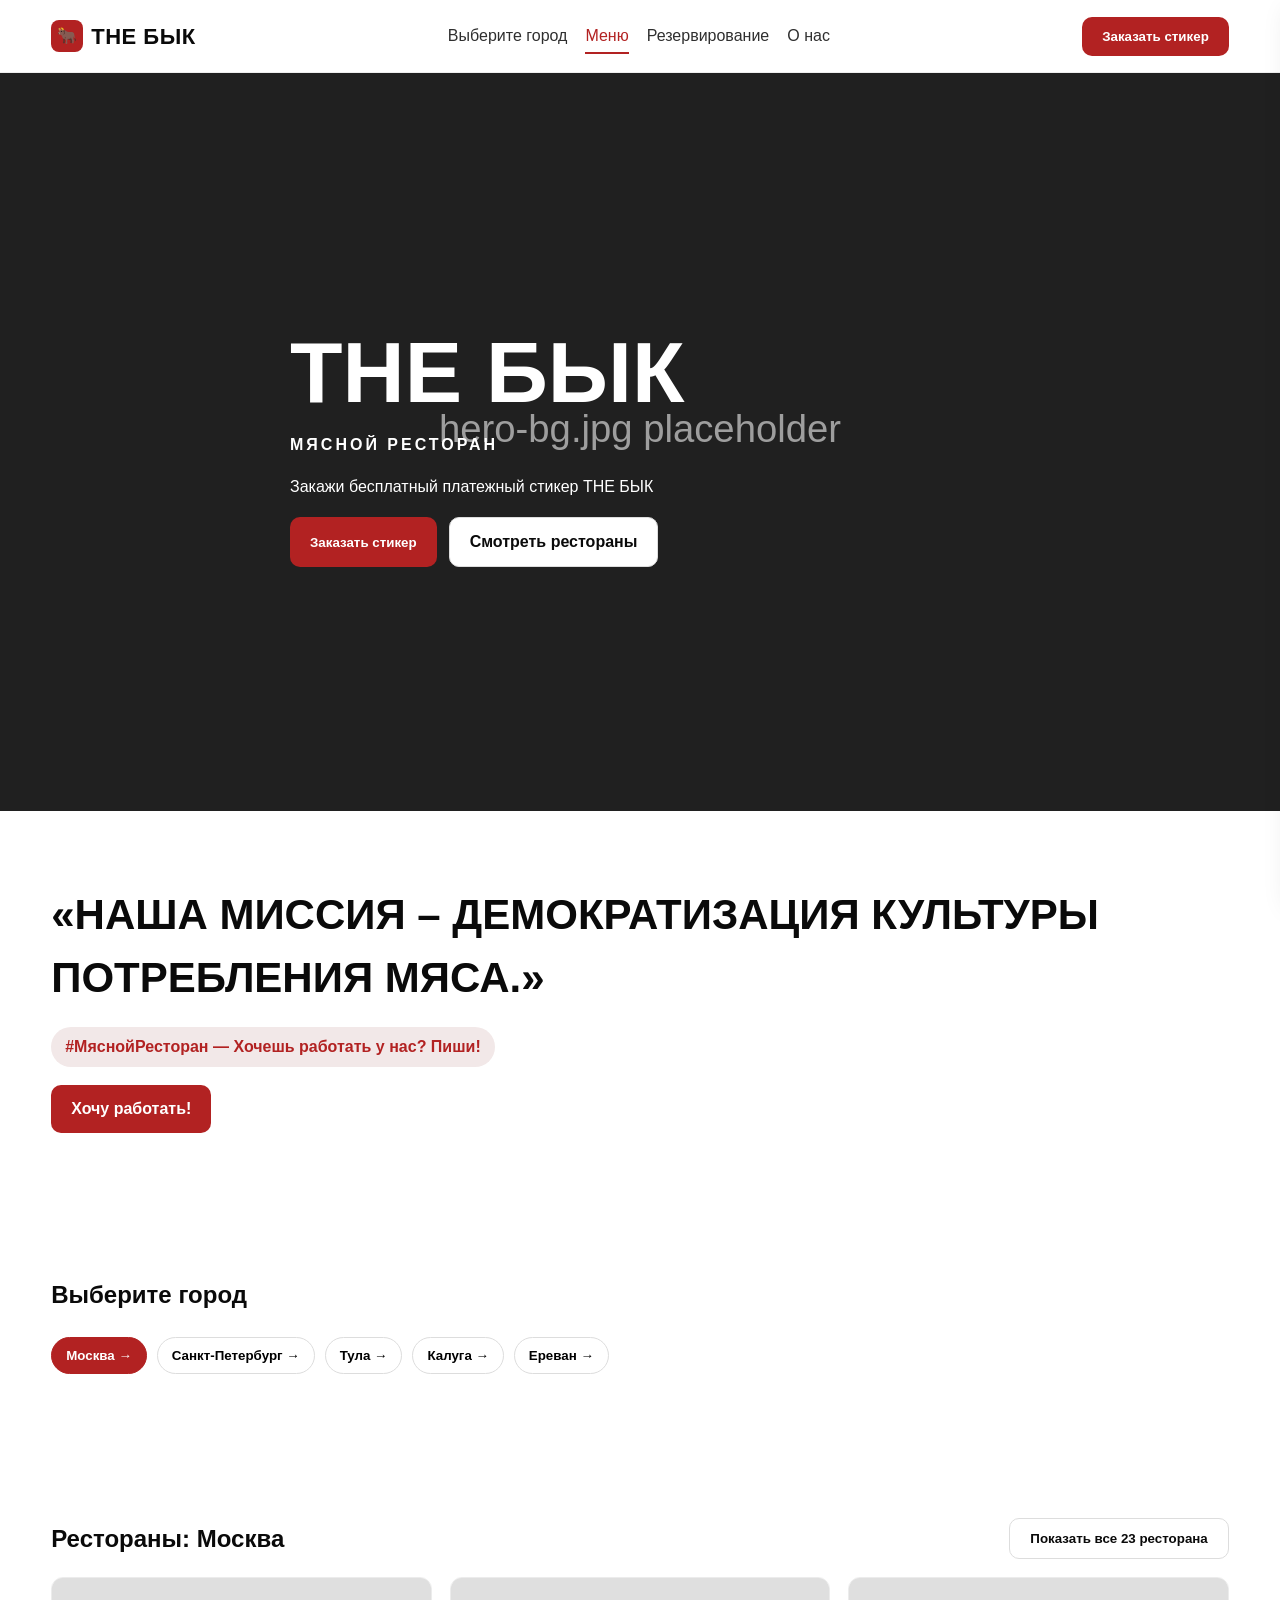
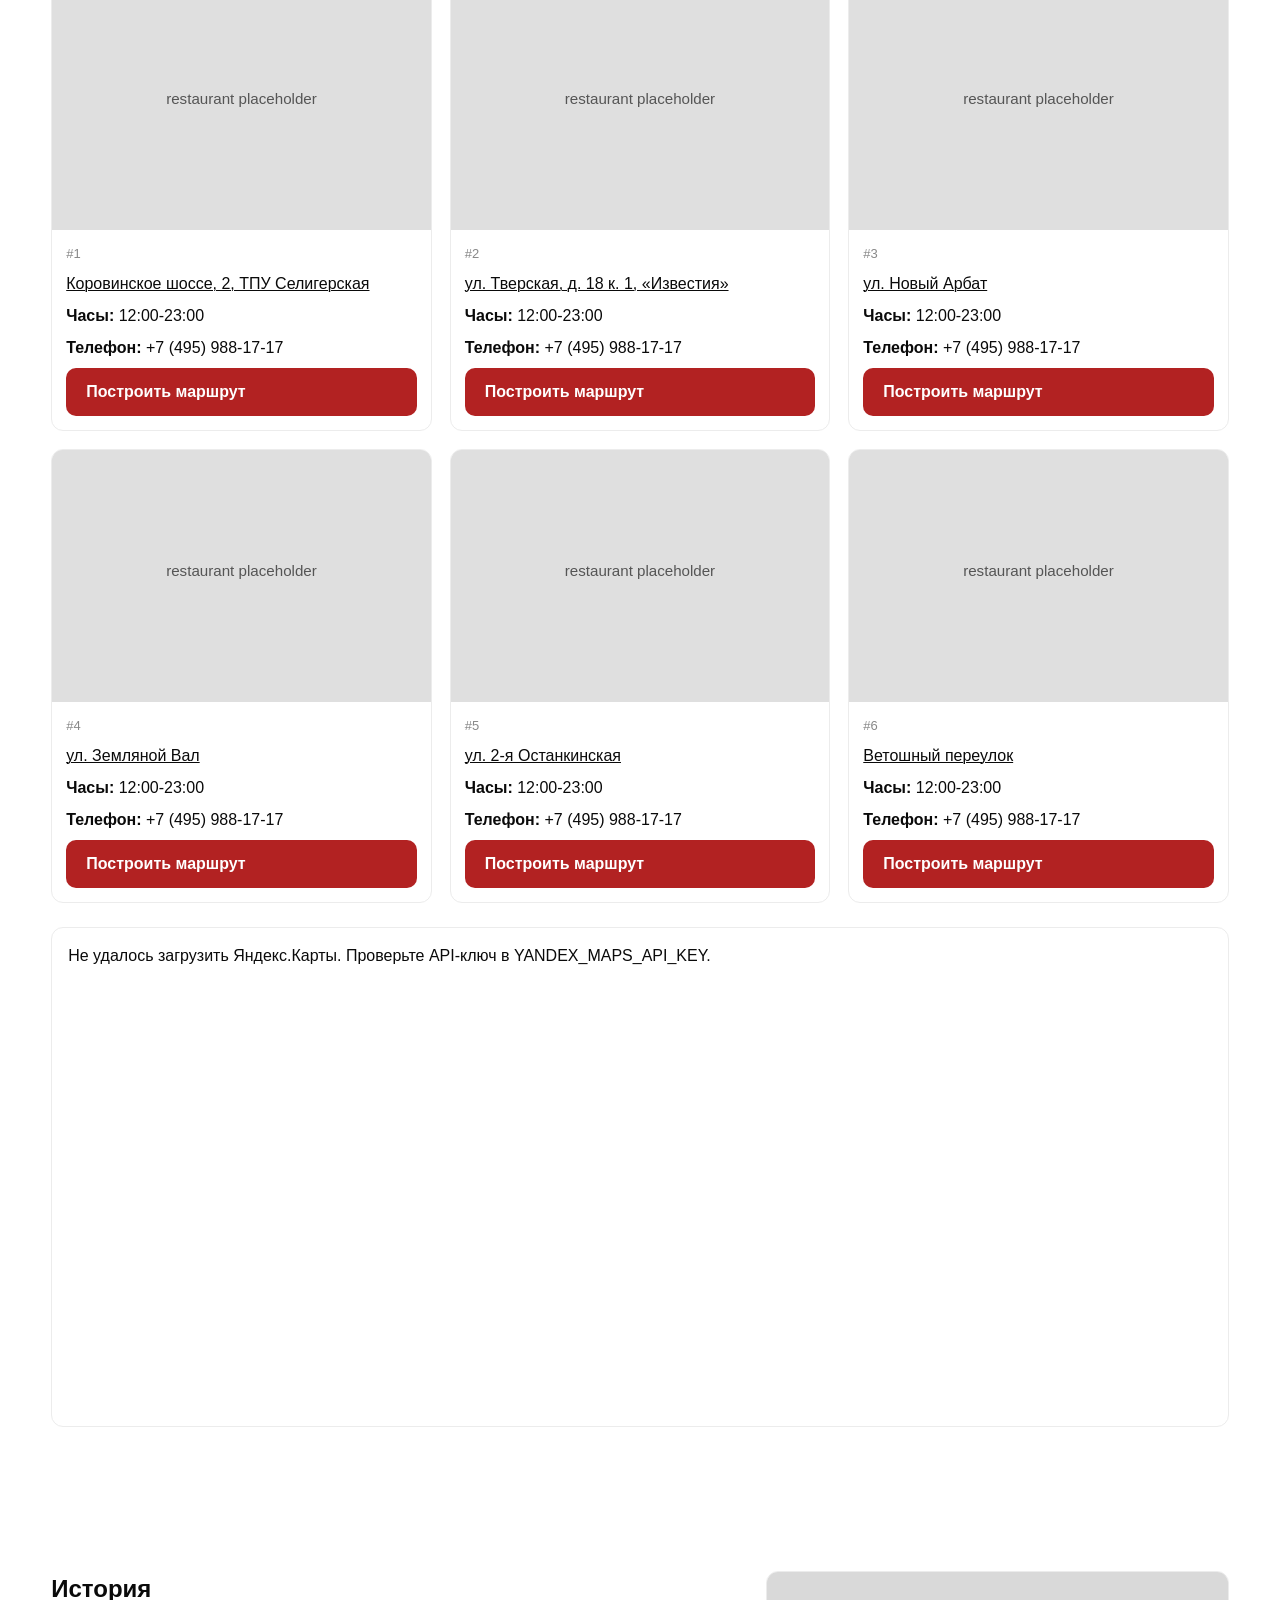
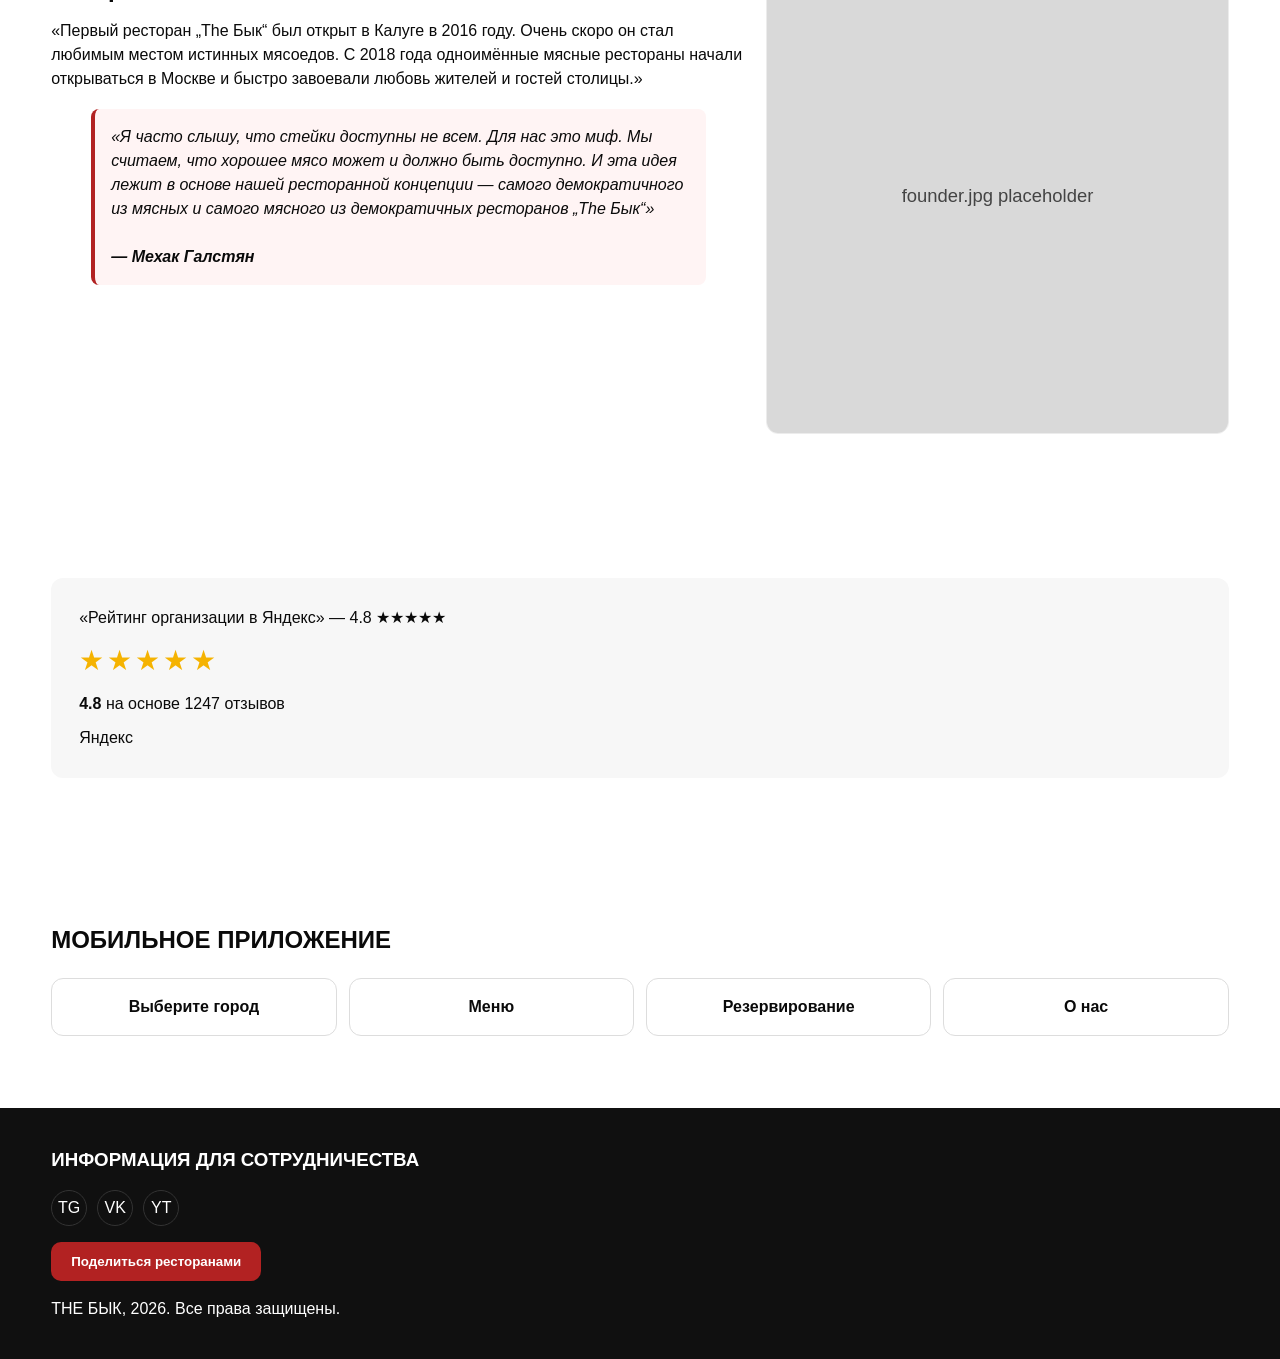
==== index.html @ 28007538 "Create deploy-ready single-file THE БЫК website" ====
<!doctype html>
<html lang="ru">
  <head>
    <meta charset="UTF-8" />
    <meta name="viewport" content="width=device-width, initial-scale=1.0" />
    <meta
      name="description"
      content="Официальный сайт сети мясных ресторанов THE БЫК: адреса, карта, меню и резервирование."
    />
    <title>THE БЫК — Мясной ресторан</title>
    <style>
      :root {
        --black: #0a0a0a;
        --red: #b22222;
        --white: #ffffff;
        --gray: #888888;
        --bg: #f7f7f7;
        --shadow: 0 8px 24px rgba(0, 0, 0, 0.08);
      }

      * {
        box-sizing: border-box;
      }

      html {
        scroll-behavior: smooth;
      }

      body {
        margin: 0;
        font-family: Inter, -apple-system, BlinkMacSystemFont, "Segoe UI", Roboto, Arial, sans-serif;
        color: var(--black);
        background: var(--white);
        line-height: 1.5;
      }

      .container {
        width: min(1200px, 92%);
        margin: 0 auto;
      }

      section {
        padding: 72px 0;
      }

      h1,
      h2,
      h3,
      p {
        margin: 0;
      }

      a {
        color: inherit;
        text-decoration: none;
      }

      .btn {
        border: 0;
        cursor: pointer;
        padding: 12px 20px;
        border-radius: 10px;
        transition: all 0.3s ease;
        font-weight: 600;
      }

      .btn-red {
        background: var(--red);
        color: var(--white);
      }

      .btn-red:hover {
        background: #8f1a1a;
        transform: translateY(-2px);
      }

      .btn-light {
        background: var(--white);
        color: var(--black);
        border: 1px solid #ddd;
      }

      .btn-light:hover {
        border-color: var(--red);
        color: var(--red);
      }

      header {
        background: rgba(255, 255, 255, 0.94);
        backdrop-filter: blur(8px);
        border-bottom: 1px solid #eee;
        z-index: 999;
      }

      .header-inner {
        min-height: 72px;
        display: flex;
        align-items: center;
        justify-content: space-between;
        gap: 20px;
      }

      .logo {
        display: inline-flex;
        align-items: center;
        gap: 8px;
        font-weight: 800;
        letter-spacing: 0.5px;
        font-size: 22px;
      }

      .logo-mark {
        display: grid;
        place-items: center;
        width: 32px;
        height: 32px;
        border-radius: 8px;
        color: var(--white);
        background: var(--red);
        font-size: 16px;
      }

      .nav {
        display: flex;
        gap: 18px;
      }

      .nav a {
        color: #2f2f2f;
        transition: color 0.3s ease;
        position: relative;
      }

      .nav a.active,
      .nav a:hover {
        color: var(--red);
      }

      .nav a.active::after {
        content: "";
        position: absolute;
        left: 0;
        right: 0;
        bottom: -6px;
        height: 2px;
        background: var(--red);
      }

      .burger {
        display: none;
        width: 38px;
        height: 38px;
        border: 1px solid #ddd;
        border-radius: 8px;
        background: transparent;
        padding: 8px;
      }

      .burger span {
        display: block;
        width: 100%;
        height: 2px;
        margin: 4px 0;
        background: var(--black);
        transition: all 0.3s ease;
      }

      .mobile-menu {
        position: fixed;
        top: 0;
        right: 0;
        width: min(82vw, 320px);
        height: 100vh;
        background: var(--white);
        box-shadow: var(--shadow);
        transform: translateX(102%);
        transition: transform 0.3s ease;
        z-index: 1000;
        padding: 92px 20px 20px;
        display: flex;
        flex-direction: column;
        gap: 14px;
      }

      .mobile-menu.open {
        transform: translateX(0);
      }

      .menu-overlay {
        position: fixed;
        inset: 0;
        background: rgba(0, 0, 0, 0.5);
        opacity: 0;
        pointer-events: none;
        transition: opacity 0.3s ease;
        z-index: 998;
      }

      .menu-overlay.open {
        opacity: 1;
        pointer-events: auto;
      }

      .hero {
        background-image: linear-gradient(rgba(0, 0, 0, 0.38), rgba(0, 0, 0, 0.38)),
          url("data:image/svg+xml,%3Csvg xmlns='http://www.w3.org/2000/svg' width='1920' height='1080'%3E%3Crect width='100%25' height='100%25' fill='%23333333'/%3E%3Ctext x='50%25' y='50%25' font-size='56' fill='%23ffffff' font-family='Arial' text-anchor='middle'%3Ehero-bg.jpg placeholder%3C/text%3E%3C/svg%3E");
        background-size: cover;
        background-position: center;
        min-height: 82vh;
        color: var(--white);
        display: grid;
        align-items: center;
        padding-top: 84px;
      }

      .hero-content {
        max-width: 700px;
        display: grid;
        gap: 18px;
      }

      .hero h1 {
        font-size: clamp(42px, 9vw, 86px);
        line-height: 1;
      }

      .hero-subtitle {
        letter-spacing: 3px;
        font-weight: 700;
      }

      .hero-buttons {
        display: flex;
        gap: 12px;
        flex-wrap: wrap;
      }

      .mission .mission-box {
        display: grid;
        gap: 18px;
      }

      .mission-text {
        font-size: clamp(24px, 4vw, 42px);
        font-weight: 800;
      }

      .tag {
        display: inline-flex;
        width: fit-content;
        background: #f2e8e8;
        color: var(--red);
        padding: 8px 14px;
        border-radius: 999px;
        font-weight: 700;
      }

      .city-list {
        display: flex;
        gap: 10px;
        flex-wrap: wrap;
        margin-top: 24px;
      }

      .city-btn {
        border: 1px solid #ddd;
        background: var(--white);
        border-radius: 999px;
        padding: 10px 14px;
        cursor: pointer;
        transition: all 0.3s ease;
        font-weight: 600;
      }

      .city-btn.active,
      .city-btn:hover {
        background: var(--red);
        color: var(--white);
        border-color: var(--red);
      }

      .restaurants-controls {
        display: flex;
        justify-content: space-between;
        align-items: center;
        gap: 12px;
        margin-bottom: 18px;
        flex-wrap: wrap;
      }

      .restaurants-grid {
        display: grid;
        grid-template-columns: repeat(3, minmax(0, 1fr));
        gap: 18px;
      }

      .card {
        border: 1px solid #ececec;
        border-radius: 12px;
        overflow: hidden;
        background: var(--white);
        transition: transform 0.3s ease, box-shadow 0.3s ease;
        display: flex;
        flex-direction: column;
      }

      .card:hover {
        transform: translateY(-4px);
        box-shadow: var(--shadow);
      }

      .card-image {
        width: 100%;
        aspect-ratio: 3 / 2;
        object-fit: cover;
        background: #eee;
      }

      .card-body {
        padding: 14px;
        display: grid;
        gap: 8px;
      }

      .card-index {
        color: var(--gray);
        font-size: 13px;
      }

      .card-address a {
        text-decoration: underline;
        text-decoration-thickness: 1px;
      }

      #map {
        width: 100%;
        height: 500px;
        border-radius: 12px;
        margin-top: 24px;
        overflow: hidden;
        border: 1px solid #ececec;
      }

      .history-grid {
        display: grid;
        grid-template-columns: 1.2fr 0.8fr;
        gap: 20px;
      }

      .quote {
        margin-top: 18px;
        border-left: 4px solid var(--red);
        padding: 16px;
        background: #fff4f4;
        border-radius: 8px;
        font-style: italic;
      }

      .founder {
        width: 100%;
        border-radius: 12px;
        border: 1px solid #ececec;
      }

      .rating-box {
        background: var(--bg);
        border-radius: 12px;
        padding: 28px;
        display: grid;
        gap: 10px;
      }

      .stars {
        color: #f5b301;
        letter-spacing: 3px;
        font-size: 28px;
      }

      .app-grid {
        display: grid;
        grid-template-columns: repeat(4, minmax(0, 1fr));
        gap: 12px;
        margin-top: 20px;
      }

      .app-grid a {
        border: 1px solid #ddd;
        border-radius: 12px;
        padding: 16px;
        text-align: center;
        font-weight: 700;
        transition: all 0.3s ease;
      }

      .app-grid a:hover {
        background: var(--red);
        color: var(--white);
        border-color: var(--red);
      }

      footer {
        background: #101010;
        color: var(--white);
        padding: 38px 0;
      }

      .footer-grid {
        display: grid;
        gap: 16px;
      }

      .socials {
        display: flex;
        gap: 10px;
      }

      .socials a {
        width: 36px;
        height: 36px;
        border-radius: 50%;
        border: 1px solid #333;
        display: grid;
        place-items: center;
      }

      .to-top {
        position: fixed;
        right: 20px;
        bottom: 20px;
        width: 44px;
        height: 44px;
        border: 0;
        border-radius: 50%;
        background: var(--red);
        color: var(--white);
        cursor: pointer;
        opacity: 0;
        pointer-events: none;
        transition: all 0.3s ease;
        z-index: 999;
      }

      .to-top.show {
        opacity: 1;
        pointer-events: auto;
      }

      .modal-overlay {
        position: fixed;
        inset: 0;
        background: rgba(0, 0, 0, 0.58);
        display: grid;
        place-items: center;
        opacity: 0;
        pointer-events: none;
        transition: all 0.3s ease;
        z-index: 1200;
      }

      .modal-overlay.open {
        opacity: 1;
        pointer-events: auto;
      }

      .modal {
        width: min(560px, 92vw);
        border-radius: 12px;
        background: var(--white);
        padding: 20px;
        transform: translateY(16px);
        transition: transform 0.3s ease;
      }

      .modal-overlay.open .modal {
        transform: translateY(0);
      }

      .modal-head {
        display: flex;
        justify-content: space-between;
        align-items: center;
        margin-bottom: 12px;
      }

      .close-modal {
        border: 0;
        background: transparent;
        font-size: 26px;
        cursor: pointer;
      }

      .field {
        display: grid;
        gap: 6px;
        margin-bottom: 10px;
      }

      .field input,
      .field select {
        border: 1px solid #d5d5d5;
        border-radius: 8px;
        padding: 10px;
        font-size: 16px;
      }

      .field input.invalid,
      .field select.invalid {
        border-color: var(--red);
      }

      .error {
        font-size: 12px;
        color: var(--red);
        min-height: 16px;
      }

      @media (min-width: 1024px) {
        header {
          position: sticky;
          top: 0;
        }
      }

      @media (max-width: 1023px) {
        .restaurants-grid {
          grid-template-columns: repeat(2, minmax(0, 1fr));
        }

        .history-grid,
        .app-grid {
          grid-template-columns: 1fr 1fr;
        }
      }

      @media (max-width: 767px) {
        section {
          padding: 56px 0;
        }

        .nav,
        .header-cta {
          display: none;
        }

        .burger {
          display: block;
        }

        .hero {
          min-height: 72vh;
          padding-top: 32px;
        }

        .restaurants-grid,
        .history-grid,
        .app-grid {
          grid-template-columns: 1fr;
        }

        body {
          font-size: 15px;
        }
      }

      @media (max-width: 575px) {
        body {
          font-size: 14px;
        }

        .hero-buttons .btn {
          width: 100%;
        }
      }
    </style>
  </head>
  <body>
    <header id="top">
      <div class="container header-inner">
        <a href="#top" class="logo" aria-label="THE БЫК">
          <span class="logo-mark">🐂</span>
          <span>THE БЫК</span>
        </a>
        <nav class="nav" aria-label="Основная навигация">
          <a href="#city-selector">Выберите город</a>
          <a href="#mobile-app">Меню</a>
          <a href="#restaurants">Резервирование</a>
          <a href="#history">О нас</a>
        </nav>
        <button class="btn btn-red header-cta" data-open-sticker>Заказать стикер</button>
        <button class="burger" id="burger" aria-label="Открыть меню">
          <span></span><span></span><span></span>
        </button>
      </div>
    </header>

    <div class="menu-overlay" id="menuOverlay"></div>
    <aside class="mobile-menu" id="mobileMenu">
      <a href="#city-selector">Выберите город</a>
      <a href="#mobile-app">Меню</a>
      <a href="#restaurants">Резервирование</a>
      <a href="#history">О нас</a>
      <button class="btn btn-red" data-open-sticker>Заказать стикер</button>
    </aside>

    <section class="hero" id="hero">
      <div class="container hero-content">
        <h1>THE БЫК</h1>
        <p class="hero-subtitle">МЯСНОЙ РЕСТОРАН</p>
        <p>Закажи бесплатный платежный стикер THE БЫК</p>
        <div class="hero-buttons">
          <button class="btn btn-red" data-open-sticker>Заказать стикер</button>
          <a href="#restaurants" class="btn btn-light">Смотреть рестораны</a>
        </div>
      </div>
    </section>

    <section class="mission" id="mission">
      <div class="container mission-box">
        <p class="mission-text">«НАША МИССИЯ – ДЕМОКРАТИЗАЦИЯ КУЛЬТУРЫ ПОТРЕБЛЕНИЯ МЯСА.»</p>
        <span class="tag">#МяснойРесторан — Хочешь работать у нас? Пиши!</span>
        <a href="#" class="btn btn-red" style="width: fit-content">Хочу работать!</a>
      </div>
    </section>

    <section class="city-selector" id="city-selector">
      <div class="container">
        <h2>Выберите город</h2>
        <div class="city-list" id="cityList"></div>
      </div>
    </section>

    <section class="restaurants" id="restaurants">
      <div class="container">
        <div class="restaurants-controls">
          <h2 id="restaurantsTitle">Рестораны</h2>
          <button class="btn btn-light" id="showMoreBtn" hidden></button>
        </div>
        <div class="restaurants-grid" id="restaurantsGrid"></div>
        <div id="map" aria-label="Карта ресторанов"></div>
      </div>
    </section>

    <section class="history" id="history">
      <div class="container history-grid">
        <div>
          <h2>История</h2>
          <p style="margin-top: 12px">
            «Первый ресторан „The Бык“ был открыт в Калуге в 2016 году. Очень скоро он стал любимым местом
            истинных мясоедов. С 2018 года одноимённые мясные рестораны начали открываться в Москве и быстро
            завоевали любовь жителей и гостей столицы.»
          </p>
          <blockquote class="quote">
            «Я часто слышу, что стейки доступны не всем. Для нас это миф. Мы считаем, что хорошее мясо может и
            должно быть доступно. И эта идея лежит в основе нашей ресторанной концепции — самого демократичного из
            мясных и самого мясного из демократичных ресторанов „The Бык“»
            <br /><br /><strong>— Мехак Галстян</strong>
          </blockquote>
        </div>
        <img
          loading="lazy"
          class="founder"
          alt="Фото основателя Мехак Галстян"
          src="data:image/svg+xml,%3Csvg xmlns='http://www.w3.org/2000/svg' width='800' height='800'%3E%3Crect width='100%25' height='100%25' fill='%23d9d9d9'/%3E%3Ctext x='50%25' y='50%25' font-size='32' fill='%23444444' font-family='Arial' text-anchor='middle'%3Efounder.jpg placeholder%3C/text%3E%3C/svg%3E"
        />
      </div>
    </section>

    <section class="rating" id="rating">
      <div class="container rating-box">
        <p>«Рейтинг организации в Яндекс» — 4.8 ★★★★★</p>
        <div class="stars" aria-hidden="true">★★★★★</div>
        <p><strong>4.8</strong> на основе 1247 отзывов</p>
        <p>Яндекс</p>
      </div>
    </section>

    <section class="mobile-app" id="mobile-app">
      <div class="container">
        <h2>МОБИЛЬНОЕ ПРИЛОЖЕНИЕ</h2>
        <div class="app-grid">
          <a href="#city-selector">Выберите город</a>
          <a href="#mobile-app">Меню</a>
          <a href="#restaurants">Резервирование</a>
          <a href="#history">О нас</a>
        </div>
      </div>
    </section>

    <footer>
      <div class="container footer-grid">
        <h3>ИНФОРМАЦИЯ ДЛЯ СОТРУДНИЧЕСТВА</h3>
        <div class="socials">
          <a href="#" aria-label="Telegram">TG</a>
          <a href="#" aria-label="VK">VK</a>
          <a href="#" aria-label="YouTube">YT</a>
        </div>
        <button class="btn btn-red" style="width: fit-content">Поделиться ресторанами</button>
        <p>THE БЫК, 2026. Все права защищены.</p>
      </div>
    </footer>

    <button class="to-top" id="toTop" aria-label="Наверх">↑</button>

    <div class="modal-overlay" id="stickerModal" aria-hidden="true">
      <div class="modal" role="dialog" aria-modal="true" aria-labelledby="stickerTitle">
        <div class="modal-head">
          <h3 id="stickerTitle">Заказать стикер</h3>
          <button class="close-modal" id="closeModal" aria-label="Закрыть">×</button>
        </div>
        <form id="stickerForm" novalidate>
          <div class="field">
            <label for="name">Имя *</label>
            <input id="name" name="name" required />
            <span class="error" data-error-for="name"></span>
          </div>
          <div class="field">
            <label for="phone">Телефон *</label>
            <input id="phone" name="phone" placeholder="+7 (___) ___-__-__" required />
            <span class="error" data-error-for="phone"></span>
          </div>
          <div class="field">
            <label for="email">Email *</label>
            <input id="email" name="email" type="email" required />
            <span class="error" data-error-for="email"></span>
          </div>
          <div class="field">
            <label for="city">Город *</label>
            <select id="city" name="city" required>
              <option value="">Выберите город</option>
              <option>Москва</option>
              <option>Санкт-Петербург</option>
              <option>Тула</option>
              <option>Калуга</option>
              <option>Ереван</option>
            </select>
            <span class="error" data-error-for="city"></span>
          </div>
          <div class="field">
            <label><input type="checkbox" id="agree" /> Согласен на обработку персональных данных</label>
            <span class="error" data-error-for="agree"></span>
          </div>
          <button class="btn btn-red" type="submit">Отправить</button>
        </form>
      </div>
    </div>

    <script>
      const YANDEX_MAPS_API_KEY = "YOUR_YANDEX_MAPS_API_KEY";

      const restaurants = {
        "Москва": [
          "Коровинское шоссе, 2, ТПУ Селигерская",
          "ул. Тверская, д. 18 к. 1, «Известия»",
          "ул. Новый Арбат",
          "ул. Земляной Вал",
          "ул. 2-я Останкинская",
          "Ветошный переулок",
          "Комсомольский пр-кт",
          "ул. Киевская",
          "Ленинский пр-кт",
          "Дмитровское шоссе",
          "Новинский б-р",
          "ул. Шереметьевская",
          "ул. Брестская",
          "Рублёвское шоссе",
          "пр-кт Мира",
          "ул. Большая Тульская",
          "ул. Арбат",
          "Аминьевское шоссе",
          "пр-кт Вернадского",
          "ул. Новослободская",
          "ул. Наметкина",
          "ул. Профсоюзная",
          "ул. Душинская"
        ].map((address) => ({ address, hours: "12:00-23:00", phone: "+7 (495) 988-17-17" })),
        "Санкт-Петербург": [
          { address: "Лиговский пр-кт, 30А, ТРЦ «Галерея»", hours: "10:00-23:00", phone: "+7 (812) 200-71-71" },
          { address: "Невский пр-кт", hours: "12:00-23:00", phone: "+7 (812) 200-71-71" },
          { address: "ул. Фучика", hours: "12:00-23:00", phone: "+7 (812) 200-71-71" }
        ],
        "Тула": [{ address: "Центральный переулок", hours: "12:00-23:00", phone: "+7 (000) 000-00-00" }],
        "Калуга": [{ address: "ул. Секиотовская", hours: "12:00-23:00", phone: "+7 (000) 000-00-00" }],
        "Ереван": [{ address: "ул. Кирова", hours: "12:00-23:00", phone: "+7 (000) 000-00-00" }]
      };

      const cityCenters = {
        "Москва": [37.6176, 55.7558],
        "Санкт-Петербург": [30.3141, 59.9386],
        "Тула": [37.6173, 54.1930],
        "Калуга": [36.2598, 54.5138],
        "Ереван": [44.5152, 40.1872]
      };

      const cityList = document.getElementById("cityList");
      const restaurantsGrid = document.getElementById("restaurantsGrid");
      const restaurantsTitle = document.getElementById("restaurantsTitle");
      const showMoreBtn = document.getElementById("showMoreBtn");
      const burger = document.getElementById("burger");
      const mobileMenu = document.getElementById("mobileMenu");
      const menuOverlay = document.getElementById("menuOverlay");
      const toTop = document.getElementById("toTop");
      const modal = document.getElementById("stickerModal");
      const closeModal = document.getElementById("closeModal");
      const stickerForm = document.getElementById("stickerForm");
      const phoneInput = document.getElementById("phone");

      let activeCity = localStorage.getItem("selectedCity") || "Москва";
      let showAllMoscow = false;
      let map;
      let markersLayer;

      function phoneToTel(phone) {
        return phone.replace(/[^\d+]/g, "");
      }

      function routeLink(city, address) {
        return `https://yandex.ru/maps/?rtext=~${encodeURIComponent(city + ", " + address)}`;
      }

      function addressLink(city, address) {
        return `https://yandex.ru/maps/?text=${encodeURIComponent(city + ", " + address)}`;
      }

      function imagePlaceholder(text) {
        return `data:image/svg+xml,%3Csvg xmlns='http://www.w3.org/2000/svg' width='600' height='400'%3E%3Crect width='100%25' height='100%25' fill='%23dfdfdf'/%3E%3Ctext x='50%25' y='50%25' font-size='24' fill='%23555555' font-family='Arial' text-anchor='middle'%3E${encodeURIComponent(text)}%3C/text%3E%3C/svg%3E`;
      }

      function renderCityButtons() {
        cityList.innerHTML = Object.keys(restaurants)
          .map((city) => `<button class="city-btn ${city === activeCity ? "active" : ""}" data-city="${city}">${city} →</button>`)
          .join("");
      }

      function renderRestaurants() {
        const items = restaurants[activeCity] || [];
        const visibleItems = activeCity === "Москва" && !showAllMoscow ? items.slice(0, 6) : items;
        restaurantsTitle.textContent = `Рестораны: ${activeCity}`;

        restaurantsGrid.innerHTML = visibleItems
          .map(
            (item, index) => `
            <article class="card">
              <img loading="lazy" class="card-image" src="${imagePlaceholder("restaurant placeholder")}" alt="Фото ресторана ${activeCity} ${index + 1}" />
              <div class="card-body">
                <p class="card-index">#${index + 1}</p>
                <p class="card-address"><a href="${addressLink(activeCity, item.address)}" target="_blank" rel="noopener">${item.address}</a></p>
                <p><strong>Часы:</strong> ${item.hours}</p>
                <p><strong>Телефон:</strong> <a href="tel:${phoneToTel(item.phone)}">${item.phone}</a></p>
                <a class="btn btn-red" href="${routeLink(activeCity, item.address)}" target="_blank" rel="noopener">Построить маршрут</a>
              </div>
            </article>
          `
          )
          .join("");

        if (activeCity === "Москва" && items.length > 6 && !showAllMoscow) {
          showMoreBtn.hidden = false;
          showMoreBtn.textContent = `Показать все ${items.length} ресторана`;
        } else {
          showMoreBtn.hidden = true;
        }
      }

      function selectCity(city) {
        activeCity = city;
        if (city !== "Москва") showAllMoscow = true;
        if (city === "Москва") showAllMoscow = false;
        localStorage.setItem("selectedCity", city);
        renderCityButtons();
        renderRestaurants();
        updateMap();
      }

      function setupMaps() {
        const script = document.createElement("script");
        script.src = `https://api-maps.yandex.ru/v3/?apikey=${YANDEX_MAPS_API_KEY}&lang=ru_RU`;
        script.async = true;
        script.onload = async () => {
          if (!window.ymaps3) return;
          await ymaps3.ready;
          const { YMap, YMapDefaultSchemeLayer, YMapDefaultFeaturesLayer, YMapMarker } = ymaps3;
          map = new YMap(document.getElementById("map"), {
            location: { center: cityCenters[activeCity], zoom: 11 }
          });
          map.addChild(new YMapDefaultSchemeLayer());
          map.addChild(new YMapDefaultFeaturesLayer());

          markersLayer = {
            clear() {
              if (!this.markers) return;
              this.markers.forEach((m) => map.removeChild(m));
              this.markers = [];
            },
            markers: [],
            add(marker) {
              this.markers.push(marker);
              map.addChild(marker);
            }
          };

          updateMap = function () {
            if (!map || !window.ymaps3) return;
            map.setLocation({ center: cityCenters[activeCity], zoom: 11, duration: 350 });
            markersLayer.clear();
            restaurants[activeCity].forEach((item, i) => {
              const markerEl = document.createElement("div");
              markerEl.style.width = "18px";
              markerEl.style.height = "18px";
              markerEl.style.borderRadius = "50%";
              markerEl.style.background = "#b22222";
              markerEl.style.border = "2px solid #fff";
              markerEl.style.boxShadow = "0 0 0 2px #b22222";
              markerEl.title = `${item.address} • ${item.phone}`;
              markerEl.addEventListener("click", () => {
                alert(`${item.address}\n${item.phone}`);
              });

              const offset = 0.01 * (i % 5);
              const marker = new YMapMarker(
                {
                  coordinates: [cityCenters[activeCity][0] + offset, cityCenters[activeCity][1] + offset],
                  draggable: false
                },
                markerEl
              );
              markersLayer.add(marker);
            });
          };
          updateMap();
        };
        script.onerror = () => {
          document.getElementById("map").innerHTML =
            '<div style="padding:16px">Не удалось загрузить Яндекс.Карты. Проверьте API-ключ в YANDEX_MAPS_API_KEY.</div>';
        };
        document.head.append(script);
      }

      let updateMap = function () {};

      cityList.addEventListener("click", (e) => {
        const btn = e.target.closest(".city-btn");
        if (!btn) return;
        selectCity(btn.dataset.city);
      });

      showMoreBtn.addEventListener("click", () => {
        showAllMoscow = true;
        renderRestaurants();
      });

      burger.addEventListener("click", () => {
        mobileMenu.classList.toggle("open");
        menuOverlay.classList.toggle("open");
      });

      function closeMobileMenu() {
        mobileMenu.classList.remove("open");
        menuOverlay.classList.remove("open");
      }

      menuOverlay.addEventListener("click", closeMobileMenu);
      mobileMenu.addEventListener("click", (e) => {
        if (e.target.matches("a")) closeMobileMenu();
      });

      document.addEventListener("click", (e) => {
        if (e.target.closest("[data-open-sticker]")) {
          modal.classList.add("open");
          modal.setAttribute("aria-hidden", "false");
        }
      });

      function closeStickerModal() {
        modal.classList.remove("open");
        modal.setAttribute("aria-hidden", "true");
      }

      closeModal.addEventListener("click", closeStickerModal);
      modal.addEventListener("click", (e) => {
        if (e.target === modal) closeStickerModal();
      });

      document.addEventListener("keydown", (e) => {
        if (e.key === "Escape") {
          closeStickerModal();
          closeMobileMenu();
        }
      });

      function setError(name, message) {
        const input = stickerForm.elements[name];
        const errorEl = stickerForm.querySelector(`[data-error-for="${name}"]`);
        if (!input || !errorEl) return;
        input.classList.toggle("invalid", Boolean(message));
        errorEl.textContent = message || "";
      }

      function validateForm() {
        let valid = true;
        const name = stickerForm.name.value.trim();
        const phone = stickerForm.phone.value.trim();
        const email = stickerForm.email.value.trim();
        const city = stickerForm.city.value.trim();
        const agree = document.getElementById("agree").checked;

        setError("name", name ? "" : "Введите имя");
        setError("phone", /^\+7 \(\d{3}\) \d{3}-\d{2}-\d{2}$/.test(phone) ? "" : "Введите телефон в формате +7 (___) ___-__-__");
        setError("email", /^[^\s@]+@[^\s@]+\.[^\s@]+$/.test(email) ? "" : "Введите корректный email");
        setError("city", city ? "" : "Выберите город");
        setError("agree", agree ? "" : "Необходимо согласие на обработку данных");

        if (!name || !/^\+7 \(\d{3}\) \d{3}-\d{2}-\d{2}$/.test(phone) || !/^[^\s@]+@[^\s@]+\.[^\s@]+$/.test(email) || !city || !agree) {
          valid = false;
        }
        return valid;
      }

      phoneInput.addEventListener("input", (e) => {
        let digits = e.target.value.replace(/\D/g, "").replace(/^7/, "").slice(0, 10);
        let formatted = "+7";
        if (digits.length > 0) formatted += " (" + digits.slice(0, 3);
        if (digits.length >= 3) formatted += ") " + digits.slice(3, 6);
        if (digits.length >= 6) formatted += "-" + digits.slice(6, 8);
        if (digits.length >= 8) formatted += "-" + digits.slice(8, 10);
        e.target.value = formatted;
      });

      stickerForm.addEventListener("submit", (e) => {
        e.preventDefault();
        if (!validateForm()) return;
        alert("Спасибо! Стикер будет отправлен на указанный адрес");
        stickerForm.reset();
        closeStickerModal();
      });

      window.addEventListener("scroll", () => {
        toTop.classList.toggle("show", window.scrollY > 300);
      });

      toTop.addEventListener("click", () => window.scrollTo({ top: 0, behavior: "smooth" }));

      const spyLinks = document.querySelectorAll(".nav a");
      const spySections = [...spyLinks]
        .map((l) => document.querySelector(l.getAttribute("href")))
        .filter(Boolean);

      const observer = new IntersectionObserver(
        (entries) => {
          entries.forEach((entry) => {
            if (!entry.isIntersecting) return;
            spyLinks.forEach((l) => {
              l.classList.toggle("active", l.getAttribute("href") === `#${entry.target.id}`);
            });
          });
        },
        { threshold: 0.45 }
      );
      spySections.forEach((s) => observer.observe(s));

      renderCityButtons();
      renderRestaurants();
      setupMaps();
    </script>
  </body>
</html>
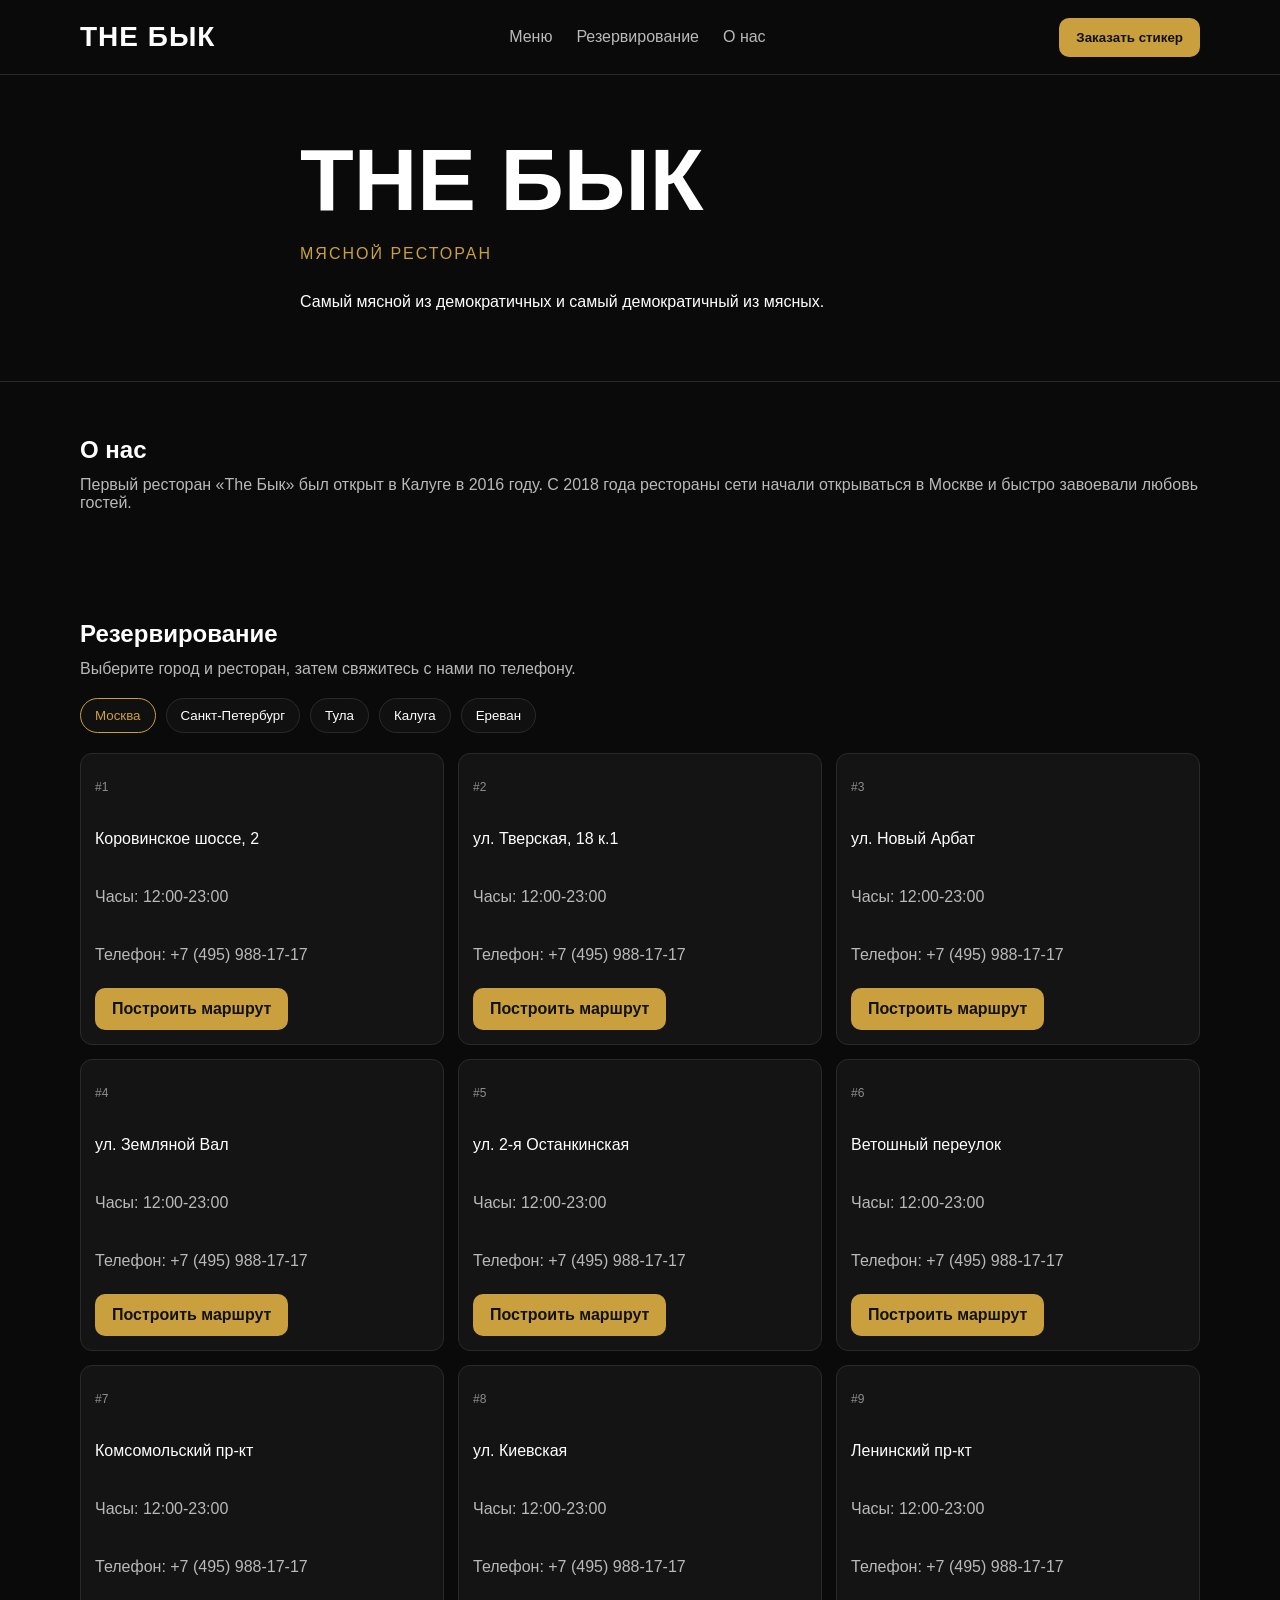
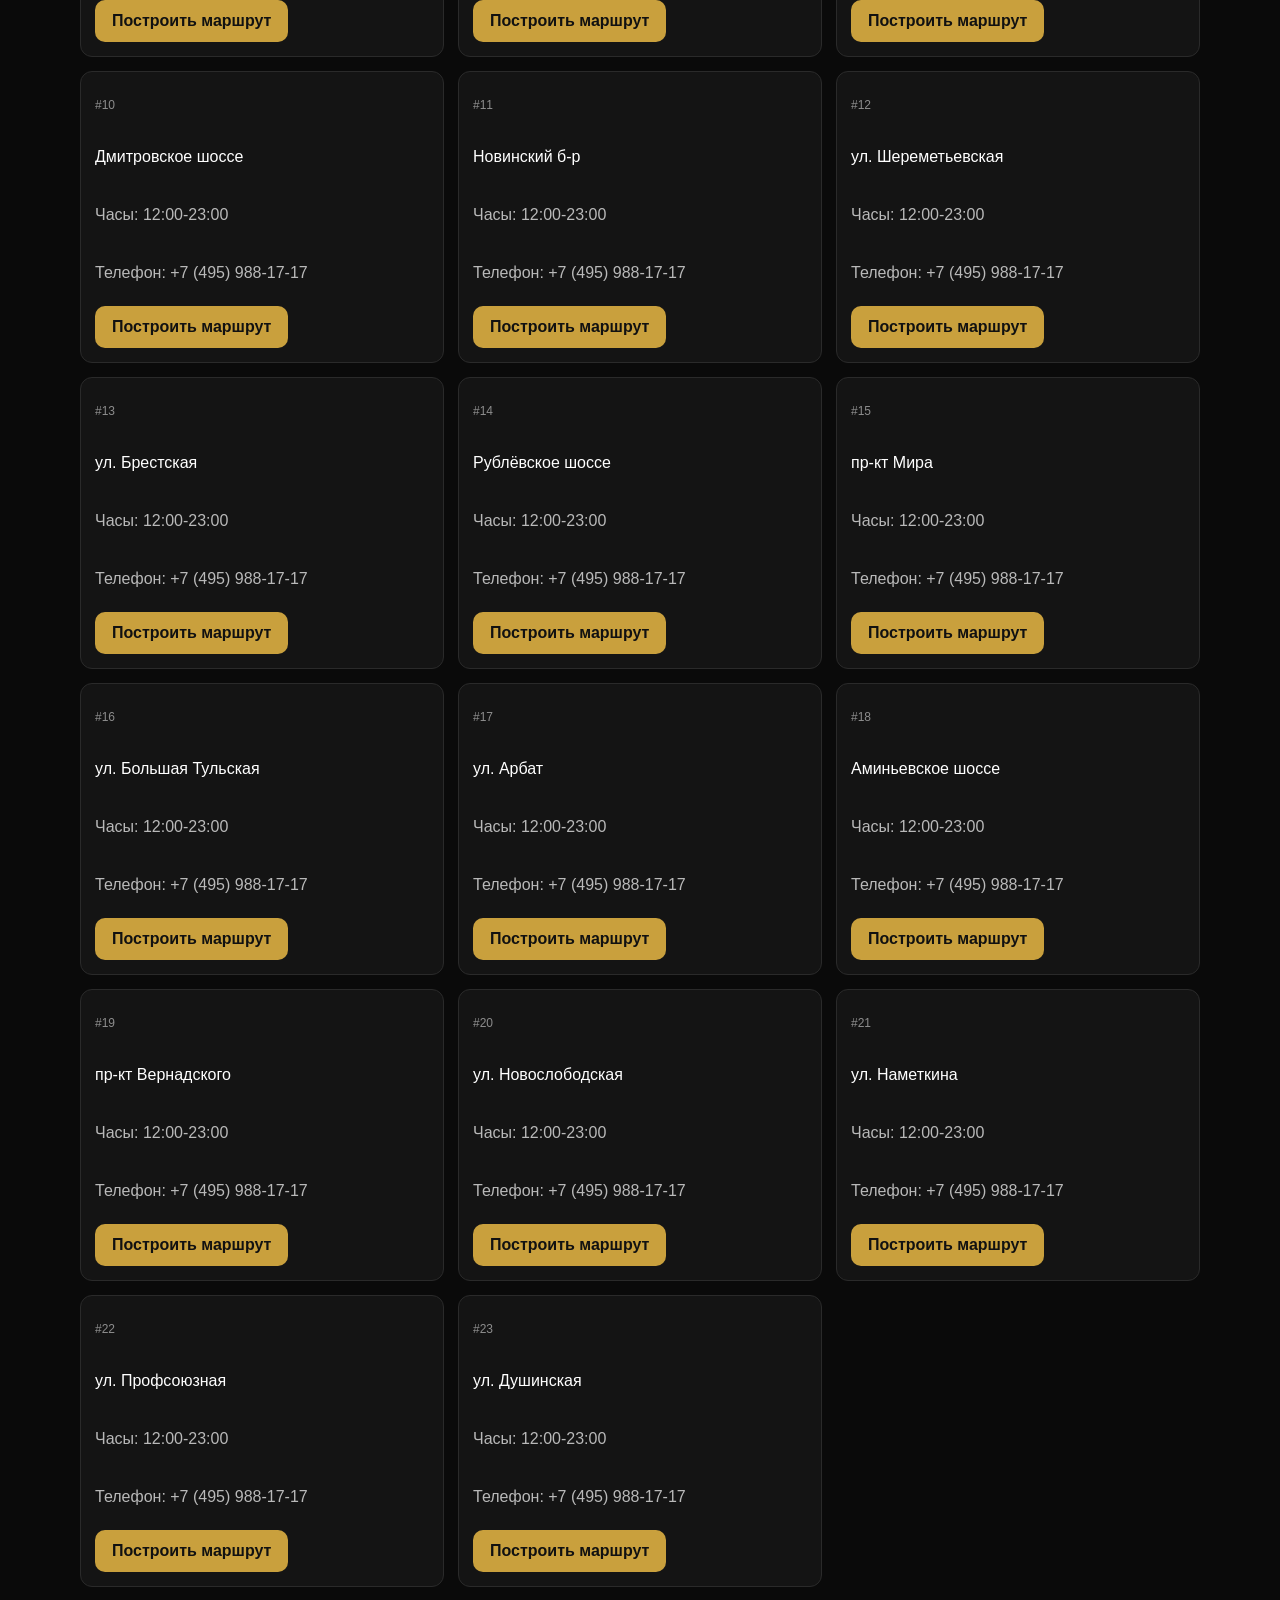
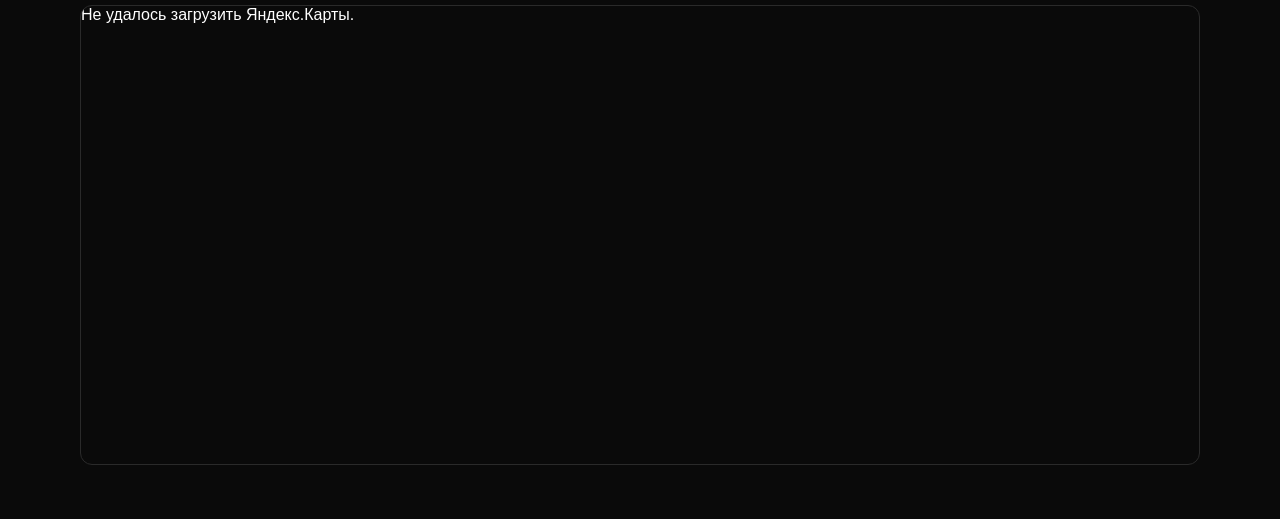
==== commit eacd52e6: "Rebuild site to strict minimal structure and dark theme requirements" ====
--- a/index.html
+++ b/index.html
@@ -3,728 +3,88 @@
   <head>
     <meta charset="UTF-8" />
     <meta name="viewport" content="width=device-width, initial-scale=1.0" />
-    <meta
-      name="description"
-      content="Официальный сайт сети мясных ресторанов THE БЫК: адреса, карта, меню и резервирование."
-    />
-    <title>THE БЫК — Мясной ресторан</title>
-    <style>
-      :root {
-        --black: #0a0a0a;
-        --red: #b22222;
-        --white: #ffffff;
-        --gray: #888888;
-        --bg: #f7f7f7;
-        --shadow: 0 8px 24px rgba(0, 0, 0, 0.08);
-      }
-
-      * {
-        box-sizing: border-box;
-      }
-
-      html {
-        scroll-behavior: smooth;
-      }
-
-      body {
-        margin: 0;
-        font-family: Inter, -apple-system, BlinkMacSystemFont, "Segoe UI", Roboto, Arial, sans-serif;
-        color: var(--black);
-        background: var(--white);
-        line-height: 1.5;
-      }
-
-      .container {
-        width: min(1200px, 92%);
-        margin: 0 auto;
-      }
-
-      section {
-        padding: 72px 0;
-      }
-
-      h1,
-      h2,
-      h3,
-      p {
-        margin: 0;
-      }
-
-      a {
-        color: inherit;
-        text-decoration: none;
-      }
-
-      .btn {
-        border: 0;
-        cursor: pointer;
-        padding: 12px 20px;
-        border-radius: 10px;
-        transition: all 0.3s ease;
-        font-weight: 600;
-      }
-
-      .btn-red {
-        background: var(--red);
-        color: var(--white);
-      }
-
-      .btn-red:hover {
-        background: #8f1a1a;
-        transform: translateY(-2px);
-      }
-
-      .btn-light {
-        background: var(--white);
-        color: var(--black);
-        border: 1px solid #ddd;
-      }
-
-      .btn-light:hover {
-        border-color: var(--red);
-        color: var(--red);
-      }
-
-      header {
-        background: rgba(255, 255, 255, 0.94);
-        backdrop-filter: blur(8px);
-        border-bottom: 1px solid #eee;
-        z-index: 999;
-      }
-
-      .header-inner {
-        min-height: 72px;
-        display: flex;
-        align-items: center;
-        justify-content: space-between;
-        gap: 20px;
-      }
-
-      .logo {
-        display: inline-flex;
-        align-items: center;
-        gap: 8px;
-        font-weight: 800;
-        letter-spacing: 0.5px;
-        font-size: 22px;
-      }
-
-      .logo-mark {
-        display: grid;
-        place-items: center;
-        width: 32px;
-        height: 32px;
-        border-radius: 8px;
-        color: var(--white);
-        background: var(--red);
-        font-size: 16px;
-      }
-
-      .nav {
-        display: flex;
-        gap: 18px;
-      }
-
-      .nav a {
-        color: #2f2f2f;
-        transition: color 0.3s ease;
-        position: relative;
-      }
-
-      .nav a.active,
-      .nav a:hover {
-        color: var(--red);
-      }
-
-      .nav a.active::after {
-        content: "";
-        position: absolute;
-        left: 0;
-        right: 0;
-        bottom: -6px;
-        height: 2px;
-        background: var(--red);
-      }
-
-      .burger {
-        display: none;
-        width: 38px;
-        height: 38px;
-        border: 1px solid #ddd;
-        border-radius: 8px;
-        background: transparent;
-        padding: 8px;
-      }
-
-      .burger span {
-        display: block;
-        width: 100%;
-        height: 2px;
-        margin: 4px 0;
-        background: var(--black);
-        transition: all 0.3s ease;
-      }
-
-      .mobile-menu {
-        position: fixed;
-        top: 0;
-        right: 0;
-        width: min(82vw, 320px);
-        height: 100vh;
-        background: var(--white);
-        box-shadow: var(--shadow);
-        transform: translateX(102%);
-        transition: transform 0.3s ease;
-        z-index: 1000;
-        padding: 92px 20px 20px;
-        display: flex;
-        flex-direction: column;
-        gap: 14px;
-      }
-
-      .mobile-menu.open {
-        transform: translateX(0);
-      }
-
-      .menu-overlay {
-        position: fixed;
-        inset: 0;
-        background: rgba(0, 0, 0, 0.5);
-        opacity: 0;
-        pointer-events: none;
-        transition: opacity 0.3s ease;
-        z-index: 998;
-      }
-
-      .menu-overlay.open {
-        opacity: 1;
-        pointer-events: auto;
-      }
-
-      .hero {
-        background-image: linear-gradient(rgba(0, 0, 0, 0.38), rgba(0, 0, 0, 0.38)),
-          url("data:image/svg+xml,%3Csvg xmlns='http://www.w3.org/2000/svg' width='1920' height='1080'%3E%3Crect width='100%25' height='100%25' fill='%23333333'/%3E%3Ctext x='50%25' y='50%25' font-size='56' fill='%23ffffff' font-family='Arial' text-anchor='middle'%3Ehero-bg.jpg placeholder%3C/text%3E%3C/svg%3E");
-        background-size: cover;
-        background-position: center;
-        min-height: 82vh;
-        color: var(--white);
-        display: grid;
-        align-items: center;
-        padding-top: 84px;
-      }
-
-      .hero-content {
-        max-width: 700px;
-        display: grid;
-        gap: 18px;
-      }
-
-      .hero h1 {
-        font-size: clamp(42px, 9vw, 86px);
-        line-height: 1;
-      }
-
-      .hero-subtitle {
-        letter-spacing: 3px;
-        font-weight: 700;
-      }
-
-      .hero-buttons {
-        display: flex;
-        gap: 12px;
-        flex-wrap: wrap;
-      }
-
-      .mission .mission-box {
-        display: grid;
-        gap: 18px;
-      }
-
-      .mission-text {
-        font-size: clamp(24px, 4vw, 42px);
-        font-weight: 800;
-      }
-
-      .tag {
-        display: inline-flex;
-        width: fit-content;
-        background: #f2e8e8;
-        color: var(--red);
-        padding: 8px 14px;
-        border-radius: 999px;
-        font-weight: 700;
-      }
-
-      .city-list {
-        display: flex;
-        gap: 10px;
-        flex-wrap: wrap;
-        margin-top: 24px;
-      }
-
-      .city-btn {
-        border: 1px solid #ddd;
-        background: var(--white);
-        border-radius: 999px;
-        padding: 10px 14px;
-        cursor: pointer;
-        transition: all 0.3s ease;
-        font-weight: 600;
-      }
-
-      .city-btn.active,
-      .city-btn:hover {
-        background: var(--red);
-        color: var(--white);
-        border-color: var(--red);
-      }
-
-      .restaurants-controls {
-        display: flex;
-        justify-content: space-between;
-        align-items: center;
-        gap: 12px;
-        margin-bottom: 18px;
-        flex-wrap: wrap;
-      }
-
-      .restaurants-grid {
-        display: grid;
-        grid-template-columns: repeat(3, minmax(0, 1fr));
-        gap: 18px;
-      }
-
-      .card {
-        border: 1px solid #ececec;
-        border-radius: 12px;
-        overflow: hidden;
-        background: var(--white);
-        transition: transform 0.3s ease, box-shadow 0.3s ease;
-        display: flex;
-        flex-direction: column;
-      }
-
-      .card:hover {
-        transform: translateY(-4px);
-        box-shadow: var(--shadow);
-      }
-
-      .card-image {
-        width: 100%;
-        aspect-ratio: 3 / 2;
-        object-fit: cover;
-        background: #eee;
-      }
-
-      .card-body {
-        padding: 14px;
-        display: grid;
-        gap: 8px;
-      }
-
-      .card-index {
-        color: var(--gray);
-        font-size: 13px;
-      }
-
-      .card-address a {
-        text-decoration: underline;
-        text-decoration-thickness: 1px;
-      }
-
-      #map {
-        width: 100%;
-        height: 500px;
-        border-radius: 12px;
-        margin-top: 24px;
-        overflow: hidden;
-        border: 1px solid #ececec;
-      }
-
-      .history-grid {
-        display: grid;
-        grid-template-columns: 1.2fr 0.8fr;
-        gap: 20px;
-      }
-
-      .quote {
-        margin-top: 18px;
-        border-left: 4px solid var(--red);
-        padding: 16px;
-        background: #fff4f4;
-        border-radius: 8px;
-        font-style: italic;
-      }
-
-      .founder {
-        width: 100%;
-        border-radius: 12px;
-        border: 1px solid #ececec;
-      }
-
-      .rating-box {
-        background: var(--bg);
-        border-radius: 12px;
-        padding: 28px;
-        display: grid;
-        gap: 10px;
-      }
-
-      .stars {
-        color: #f5b301;
-        letter-spacing: 3px;
-        font-size: 28px;
-      }
-
-      .app-grid {
-        display: grid;
-        grid-template-columns: repeat(4, minmax(0, 1fr));
-        gap: 12px;
-        margin-top: 20px;
-      }
-
-      .app-grid a {
-        border: 1px solid #ddd;
-        border-radius: 12px;
-        padding: 16px;
-        text-align: center;
-        font-weight: 700;
-        transition: all 0.3s ease;
-      }
-
-      .app-grid a:hover {
-        background: var(--red);
-        color: var(--white);
-        border-color: var(--red);
-      }
-
-      footer {
-        background: #101010;
-        color: var(--white);
-        padding: 38px 0;
-      }
-
-      .footer-grid {
-        display: grid;
-        gap: 16px;
-      }
-
-      .socials {
-        display: flex;
-        gap: 10px;
-      }
-
-      .socials a {
-        width: 36px;
-        height: 36px;
-        border-radius: 50%;
-        border: 1px solid #333;
-        display: grid;
-        place-items: center;
-      }
-
-      .to-top {
-        position: fixed;
-        right: 20px;
-        bottom: 20px;
-        width: 44px;
-        height: 44px;
-        border: 0;
-        border-radius: 50%;
-        background: var(--red);
-        color: var(--white);
-        cursor: pointer;
-        opacity: 0;
-        pointer-events: none;
-        transition: all 0.3s ease;
-        z-index: 999;
-      }
-
-      .to-top.show {
-        opacity: 1;
-        pointer-events: auto;
-      }
-
-      .modal-overlay {
-        position: fixed;
-        inset: 0;
-        background: rgba(0, 0, 0, 0.58);
-        display: grid;
-        place-items: center;
-        opacity: 0;
-        pointer-events: none;
-        transition: all 0.3s ease;
-        z-index: 1200;
-      }
-
-      .modal-overlay.open {
-        opacity: 1;
-        pointer-events: auto;
-      }
-
-      .modal {
-        width: min(560px, 92vw);
-        border-radius: 12px;
-        background: var(--white);
-        padding: 20px;
-        transform: translateY(16px);
-        transition: transform 0.3s ease;
-      }
-
-      .modal-overlay.open .modal {
-        transform: translateY(0);
-      }
-
-      .modal-head {
-        display: flex;
-        justify-content: space-between;
-        align-items: center;
-        margin-bottom: 12px;
-      }
-
-      .close-modal {
-        border: 0;
-        background: transparent;
-        font-size: 26px;
-        cursor: pointer;
-      }
-
-      .field {
-        display: grid;
-        gap: 6px;
-        margin-bottom: 10px;
-      }
-
-      .field input,
-      .field select {
-        border: 1px solid #d5d5d5;
-        border-radius: 8px;
-        padding: 10px;
-        font-size: 16px;
-      }
-
-      .field input.invalid,
-      .field select.invalid {
-        border-color: var(--red);
-      }
-
-      .error {
-        font-size: 12px;
-        color: var(--red);
-        min-height: 16px;
-      }
-
-      @media (min-width: 1024px) {
-        header {
-          position: sticky;
-          top: 0;
-        }
-      }
-
-      @media (max-width: 1023px) {
-        .restaurants-grid {
-          grid-template-columns: repeat(2, minmax(0, 1fr));
-        }
-
-        .history-grid,
-        .app-grid {
-          grid-template-columns: 1fr 1fr;
-        }
-      }
-
-      @media (max-width: 767px) {
-        section {
-          padding: 56px 0;
-        }
-
-        .nav,
-        .header-cta {
-          display: none;
-        }
-
-        .burger {
-          display: block;
-        }
-
-        .hero {
-          min-height: 72vh;
-          padding-top: 32px;
-        }
-
-        .restaurants-grid,
-        .history-grid,
-        .app-grid {
-          grid-template-columns: 1fr;
-        }
-
-        body {
-          font-size: 15px;
-        }
-      }
-
-      @media (max-width: 575px) {
-        body {
-          font-size: 14px;
-        }
-
-        .hero-buttons .btn {
-          width: 100%;
-        }
-      }
-    </style>
+    <meta name="description" content="THE БЫК — сеть мясных ресторанов" />
+    <title>THE БЫК</title>
+    <link rel="stylesheet" href="./css/style.css" />
+    <link rel="stylesheet" href="./css/responsive.css" />
   </head>
   <body>
-    <header id="top">
+    <header class="header" id="top">
       <div class="container header-inner">
-        <a href="#top" class="logo" aria-label="THE БЫК">
-          <span class="logo-mark">🐂</span>
-          <span>THE БЫК</span>
-        </a>
-        <nav class="nav" aria-label="Основная навигация">
-          <a href="#city-selector">Выберите город</a>
-          <a href="#mobile-app">Меню</a>
-          <a href="#restaurants">Резервирование</a>
-          <a href="#history">О нас</a>
+        <a class="logo" href="#top">THE БЫК</a>
+        <nav class="nav" aria-label="Главное меню">
+          <a href="#menu">Меню</a>
+          <a href="#reservation">Резервирование</a>
+          <a href="#about">О нас</a>
         </nav>
-        <button class="btn btn-red header-cta" data-open-sticker>Заказать стикер</button>
-        <button class="burger" id="burger" aria-label="Открыть меню">
-          <span></span><span></span><span></span>
-        </button>
+        <button class="btn btn-accent" type="button" data-open-modal>Заказать стикер</button>
       </div>
     </header>
 
-    <div class="menu-overlay" id="menuOverlay"></div>
-    <aside class="mobile-menu" id="mobileMenu">
-      <a href="#city-selector">Выберите город</a>
-      <a href="#mobile-app">Меню</a>
-      <a href="#restaurants">Резервирование</a>
-      <a href="#history">О нас</a>
-      <button class="btn btn-red" data-open-sticker>Заказать стикер</button>
-    </aside>
+    <main>
+      <section class="hero" id="menu">
+        <div class="container hero-content">
+          <h1>THE БЫК</h1>
+          <p class="subtitle">МЯСНОЙ РЕСТОРАН</p>
+          <p>Самый мясной из демократичных и самый демократичный из мясных.</p>
+        </div>
+      </section>
 
-    <section class="hero" id="hero">
-      <div class="container hero-content">
-        <h1>THE БЫК</h1>
-        <p class="hero-subtitle">МЯСНОЙ РЕСТОРАН</p>
-        <p>Закажи бесплатный платежный стикер THE БЫК</p>
-        <div class="hero-buttons">
-          <button class="btn btn-red" data-open-sticker>Заказать стикер</button>
-          <a href="#restaurants" class="btn btn-light">Смотреть рестораны</a>
+      <section class="about" id="about">
+        <div class="container">
+          <h2>О нас</h2>
+          <p>
+            Первый ресторан «The Бык» был открыт в Калуге в 2016 году. С 2018 года рестораны сети начали открываться
+            в Москве и быстро завоевали любовь гостей.
+          </p>
         </div>
-      </div>
-    </section>
+      </section>
 
-    <section class="mission" id="mission">
-      <div class="container mission-box">
-        <p class="mission-text">«НАША МИССИЯ – ДЕМОКРАТИЗАЦИЯ КУЛЬТУРЫ ПОТРЕБЛЕНИЯ МЯСА.»</p>
-        <span class="tag">#МяснойРесторан — Хочешь работать у нас? Пиши!</span>
-        <a href="#" class="btn btn-red" style="width: fit-content">Хочу работать!</a>
-      </div>
-    </section>
+      <section class="reservation" id="reservation">
+        <div class="container">
+          <h2>Резервирование</h2>
+          <p>Выберите город и ресторан, затем свяжитесь с нами по телефону.</p>
 
-    <section class="city-selector" id="city-selector">
-      <div class="container">
-        <h2>Выберите город</h2>
-        <div class="city-list" id="cityList"></div>
-      </div>
-    </section>
+          <div class="city-selector" aria-label="Выбор города">
+            <button class="city-btn active" type="button" data-city="Москва">Москва</button>
+            <button class="city-btn" type="button" data-city="Санкт-Петербург">Санкт-Петербург</button>
+            <button class="city-btn" type="button" data-city="Тула">Тула</button>
+            <button class="city-btn" type="button" data-city="Калуга">Калуга</button>
+            <button class="city-btn" type="button" data-city="Ереван">Ереван</button>
+          </div>
 
-    <section class="restaurants" id="restaurants">
-      <div class="container">
-        <div class="restaurants-controls">
-          <h2 id="restaurantsTitle">Рестораны</h2>
-          <button class="btn btn-light" id="showMoreBtn" hidden></button>
+          <div class="restaurants" id="restaurants"></div>
+
+          <div id="map" aria-label="Карта ресторанов"></div>
         </div>
-        <div class="restaurants-grid" id="restaurantsGrid"></div>
-        <div id="map" aria-label="Карта ресторанов"></div>
-      </div>
-    </section>
+      </section>
+    </main>
 
-    <section class="history" id="history">
-      <div class="container history-grid">
-        <div>
-          <h2>История</h2>
-          <p style="margin-top: 12px">
-            «Первый ресторан „The Бык“ был открыт в Калуге в 2016 году. Очень скоро он стал любимым местом
-            истинных мясоедов. С 2018 года одноимённые мясные рестораны начали открываться в Москве и быстро
-            завоевали любовь жителей и гостей столицы.»
-          </p>
-          <blockquote class="quote">
-            «Я часто слышу, что стейки доступны не всем. Для нас это миф. Мы считаем, что хорошее мясо может и
-            должно быть доступно. И эта идея лежит в основе нашей ресторанной концепции — самого демократичного из
-            мясных и самого мясного из демократичных ресторанов „The Бык“»
-            <br /><br /><strong>— Мехак Галстян</strong>
-          </blockquote>
+    <div class="modal-overlay" id="modal" aria-hidden="true">
+      <div class="modal" role="dialog" aria-modal="true" aria-labelledby="modalTitle">
+        <div class="modal-head">
+          <h3 id="modalTitle">Заказать стикер</h3>
+          <button id="modalClose" class="modal-close" type="button" aria-label="Закрыть">×</button>
         </div>
-        <img
-          loading="lazy"
-          class="founder"
-          alt="Фото основателя Мехак Галстян"
-          src="data:image/svg+xml,%3Csvg xmlns='http://www.w3.org/2000/svg' width='800' height='800'%3E%3Crect width='100%25' height='100%25' fill='%23d9d9d9'/%3E%3Ctext x='50%25' y='50%25' font-size='32' fill='%23444444' font-family='Arial' text-anchor='middle'%3Efounder.jpg placeholder%3C/text%3E%3C/svg%3E"
-        />
-      </div>
-    </section>
 
-    <section class="rating" id="rating">
-      <div class="container rating-box">
-        <p>«Рейтинг организации в Яндекс» — 4.8 ★★★★★</p>
-        <div class="stars" aria-hidden="true">★★★★★</div>
-        <p><strong>4.8</strong> на основе 1247 отзывов</p>
-        <p>Яндекс</p>
-      </div>
-    </section>
-
-    <section class="mobile-app" id="mobile-app">
-      <div class="container">
-        <h2>МОБИЛЬНОЕ ПРИЛОЖЕНИЕ</h2>
-        <div class="app-grid">
-          <a href="#city-selector">Выберите город</a>
-          <a href="#mobile-app">Меню</a>
-          <a href="#restaurants">Резервирование</a>
-          <a href="#history">О нас</a>
-        </div>
-      </div>
-    </section>
-
-    <footer>
-      <div class="container footer-grid">
-        <h3>ИНФОРМАЦИЯ ДЛЯ СОТРУДНИЧЕСТВА</h3>
-        <div class="socials">
-          <a href="#" aria-label="Telegram">TG</a>
-          <a href="#" aria-label="VK">VK</a>
-          <a href="#" aria-label="YouTube">YT</a>
-        </div>
-        <button class="btn btn-red" style="width: fit-content">Поделиться ресторанами</button>
-        <p>THE БЫК, 2026. Все права защищены.</p>
-      </div>
-    </footer>
-
-    <button class="to-top" id="toTop" aria-label="Наверх">↑</button>
-
-    <div class="modal-overlay" id="stickerModal" aria-hidden="true">
-      <div class="modal" role="dialog" aria-modal="true" aria-labelledby="stickerTitle">
-        <div class="modal-head">
-          <h3 id="stickerTitle">Заказать стикер</h3>
-          <button class="close-modal" id="closeModal" aria-label="Закрыть">×</button>
-        </div>
         <form id="stickerForm" novalidate>
-          <div class="field">
-            <label for="name">Имя *</label>
+          <label class="field">
+            Имя*
             <input id="name" name="name" required />
-            <span class="error" data-error-for="name"></span>
-          </div>
-          <div class="field">
-            <label for="phone">Телефон *</label>
+            <span class="error" data-error="name"></span>
+          </label>
+          <label class="field">
+            Телефон*
             <input id="phone" name="phone" placeholder="+7 (___) ___-__-__" required />
-            <span class="error" data-error-for="phone"></span>
-          </div>
-          <div class="field">
-            <label for="email">Email *</label>
+            <span class="error" data-error="phone"></span>
+          </label>
+          <label class="field">
+            Email*
             <input id="email" name="email" type="email" required />
-            <span class="error" data-error-for="email"></span>
-          </div>
-          <div class="field">
-            <label for="city">Город *</label>
+            <span class="error" data-error="email"></span>
+          </label>
+          <label class="field">
+            Город*
             <select id="city" name="city" required>
               <option value="">Выберите город</option>
               <option>Москва</option>
@@ -733,333 +93,18 @@
               <option>Калуга</option>
               <option>Ереван</option>
             </select>
-            <span class="error" data-error-for="city"></span>
-          </div>
-          <div class="field">
-            <label><input type="checkbox" id="agree" /> Согласен на обработку персональных данных</label>
-            <span class="error" data-error-for="agree"></span>
-          </div>
-          <button class="btn btn-red" type="submit">Отправить</button>
+            <span class="error" data-error="city"></span>
+          </label>
+          <label class="field field-check">
+            <span><input id="agree" type="checkbox" /> Согласен на обработку персональных данных</span>
+            <span class="error" data-error="agree"></span>
+          </label>
+          <button class="btn btn-accent" type="submit">Отправить</button>
         </form>
       </div>
     </div>
 
-    <script>
-      const YANDEX_MAPS_API_KEY = "YOUR_YANDEX_MAPS_API_KEY";
-
-      const restaurants = {
-        "Москва": [
-          "Коровинское шоссе, 2, ТПУ Селигерская",
-          "ул. Тверская, д. 18 к. 1, «Известия»",
-          "ул. Новый Арбат",
-          "ул. Земляной Вал",
-          "ул. 2-я Останкинская",
-          "Ветошный переулок",
-          "Комсомольский пр-кт",
-          "ул. Киевская",
-          "Ленинский пр-кт",
-          "Дмитровское шоссе",
-          "Новинский б-р",
-          "ул. Шереметьевская",
-          "ул. Брестская",
-          "Рублёвское шоссе",
-          "пр-кт Мира",
-          "ул. Большая Тульская",
-          "ул. Арбат",
-          "Аминьевское шоссе",
-          "пр-кт Вернадского",
-          "ул. Новослободская",
-          "ул. Наметкина",
-          "ул. Профсоюзная",
-          "ул. Душинская"
-        ].map((address) => ({ address, hours: "12:00-23:00", phone: "+7 (495) 988-17-17" })),
-        "Санкт-Петербург": [
-          { address: "Лиговский пр-кт, 30А, ТРЦ «Галерея»", hours: "10:00-23:00", phone: "+7 (812) 200-71-71" },
-          { address: "Невский пр-кт", hours: "12:00-23:00", phone: "+7 (812) 200-71-71" },
-          { address: "ул. Фучика", hours: "12:00-23:00", phone: "+7 (812) 200-71-71" }
-        ],
-        "Тула": [{ address: "Центральный переулок", hours: "12:00-23:00", phone: "+7 (000) 000-00-00" }],
-        "Калуга": [{ address: "ул. Секиотовская", hours: "12:00-23:00", phone: "+7 (000) 000-00-00" }],
-        "Ереван": [{ address: "ул. Кирова", hours: "12:00-23:00", phone: "+7 (000) 000-00-00" }]
-      };
-
-      const cityCenters = {
-        "Москва": [37.6176, 55.7558],
-        "Санкт-Петербург": [30.3141, 59.9386],
-        "Тула": [37.6173, 54.1930],
-        "Калуга": [36.2598, 54.5138],
-        "Ереван": [44.5152, 40.1872]
-      };
-
-      const cityList = document.getElementById("cityList");
-      const restaurantsGrid = document.getElementById("restaurantsGrid");
-      const restaurantsTitle = document.getElementById("restaurantsTitle");
-      const showMoreBtn = document.getElementById("showMoreBtn");
-      const burger = document.getElementById("burger");
-      const mobileMenu = document.getElementById("mobileMenu");
-      const menuOverlay = document.getElementById("menuOverlay");
-      const toTop = document.getElementById("toTop");
-      const modal = document.getElementById("stickerModal");
-      const closeModal = document.getElementById("closeModal");
-      const stickerForm = document.getElementById("stickerForm");
-      const phoneInput = document.getElementById("phone");
-
-      let activeCity = localStorage.getItem("selectedCity") || "Москва";
-      let showAllMoscow = false;
-      let map;
-      let markersLayer;
-
-      function phoneToTel(phone) {
-        return phone.replace(/[^\d+]/g, "");
-      }
-
-      function routeLink(city, address) {
-        return `https://yandex.ru/maps/?rtext=~${encodeURIComponent(city + ", " + address)}`;
-      }
-
-      function addressLink(city, address) {
-        return `https://yandex.ru/maps/?text=${encodeURIComponent(city + ", " + address)}`;
-      }
-
-      function imagePlaceholder(text) {
-        return `data:image/svg+xml,%3Csvg xmlns='http://www.w3.org/2000/svg' width='600' height='400'%3E%3Crect width='100%25' height='100%25' fill='%23dfdfdf'/%3E%3Ctext x='50%25' y='50%25' font-size='24' fill='%23555555' font-family='Arial' text-anchor='middle'%3E${encodeURIComponent(text)}%3C/text%3E%3C/svg%3E`;
-      }
-
-      function renderCityButtons() {
-        cityList.innerHTML = Object.keys(restaurants)
-          .map((city) => `<button class="city-btn ${city === activeCity ? "active" : ""}" data-city="${city}">${city} →</button>`)
-          .join("");
-      }
-
-      function renderRestaurants() {
-        const items = restaurants[activeCity] || [];
-        const visibleItems = activeCity === "Москва" && !showAllMoscow ? items.slice(0, 6) : items;
-        restaurantsTitle.textContent = `Рестораны: ${activeCity}`;
-
-        restaurantsGrid.innerHTML = visibleItems
-          .map(
-            (item, index) => `
-            <article class="card">
-              <img loading="lazy" class="card-image" src="${imagePlaceholder("restaurant placeholder")}" alt="Фото ресторана ${activeCity} ${index + 1}" />
-              <div class="card-body">
-                <p class="card-index">#${index + 1}</p>
-                <p class="card-address"><a href="${addressLink(activeCity, item.address)}" target="_blank" rel="noopener">${item.address}</a></p>
-                <p><strong>Часы:</strong> ${item.hours}</p>
-                <p><strong>Телефон:</strong> <a href="tel:${phoneToTel(item.phone)}">${item.phone}</a></p>
-                <a class="btn btn-red" href="${routeLink(activeCity, item.address)}" target="_blank" rel="noopener">Построить маршрут</a>
-              </div>
-            </article>
-          `
-          )
-          .join("");
-
-        if (activeCity === "Москва" && items.length > 6 && !showAllMoscow) {
-          showMoreBtn.hidden = false;
-          showMoreBtn.textContent = `Показать все ${items.length} ресторана`;
-        } else {
-          showMoreBtn.hidden = true;
-        }
-      }
-
-      function selectCity(city) {
-        activeCity = city;
-        if (city !== "Москва") showAllMoscow = true;
-        if (city === "Москва") showAllMoscow = false;
-        localStorage.setItem("selectedCity", city);
-        renderCityButtons();
-        renderRestaurants();
-        updateMap();
-      }
-
-      function setupMaps() {
-        const script = document.createElement("script");
-        script.src = `https://api-maps.yandex.ru/v3/?apikey=${YANDEX_MAPS_API_KEY}&lang=ru_RU`;
-        script.async = true;
-        script.onload = async () => {
-          if (!window.ymaps3) return;
-          await ymaps3.ready;
-          const { YMap, YMapDefaultSchemeLayer, YMapDefaultFeaturesLayer, YMapMarker } = ymaps3;
-          map = new YMap(document.getElementById("map"), {
-            location: { center: cityCenters[activeCity], zoom: 11 }
-          });
-          map.addChild(new YMapDefaultSchemeLayer());
-          map.addChild(new YMapDefaultFeaturesLayer());
-
-          markersLayer = {
-            clear() {
-              if (!this.markers) return;
-              this.markers.forEach((m) => map.removeChild(m));
-              this.markers = [];
-            },
-            markers: [],
-            add(marker) {
-              this.markers.push(marker);
-              map.addChild(marker);
-            }
-          };
-
-          updateMap = function () {
-            if (!map || !window.ymaps3) return;
-            map.setLocation({ center: cityCenters[activeCity], zoom: 11, duration: 350 });
-            markersLayer.clear();
-            restaurants[activeCity].forEach((item, i) => {
-              const markerEl = document.createElement("div");
-              markerEl.style.width = "18px";
-              markerEl.style.height = "18px";
-              markerEl.style.borderRadius = "50%";
-              markerEl.style.background = "#b22222";
-              markerEl.style.border = "2px solid #fff";
-              markerEl.style.boxShadow = "0 0 0 2px #b22222";
-              markerEl.title = `${item.address} • ${item.phone}`;
-              markerEl.addEventListener("click", () => {
-                alert(`${item.address}\n${item.phone}`);
-              });
-
-              const offset = 0.01 * (i % 5);
-              const marker = new YMapMarker(
-                {
-                  coordinates: [cityCenters[activeCity][0] + offset, cityCenters[activeCity][1] + offset],
-                  draggable: false
-                },
-                markerEl
-              );
-              markersLayer.add(marker);
-            });
-          };
-          updateMap();
-        };
-        script.onerror = () => {
-          document.getElementById("map").innerHTML =
-            '<div style="padding:16px">Не удалось загрузить Яндекс.Карты. Проверьте API-ключ в YANDEX_MAPS_API_KEY.</div>';
-        };
-        document.head.append(script);
-      }
-
-      let updateMap = function () {};
-
-      cityList.addEventListener("click", (e) => {
-        const btn = e.target.closest(".city-btn");
-        if (!btn) return;
-        selectCity(btn.dataset.city);
-      });
-
-      showMoreBtn.addEventListener("click", () => {
-        showAllMoscow = true;
-        renderRestaurants();
-      });
-
-      burger.addEventListener("click", () => {
-        mobileMenu.classList.toggle("open");
-        menuOverlay.classList.toggle("open");
-      });
-
-      function closeMobileMenu() {
-        mobileMenu.classList.remove("open");
-        menuOverlay.classList.remove("open");
-      }
-
-      menuOverlay.addEventListener("click", closeMobileMenu);
-      mobileMenu.addEventListener("click", (e) => {
-        if (e.target.matches("a")) closeMobileMenu();
-      });
-
-      document.addEventListener("click", (e) => {
-        if (e.target.closest("[data-open-sticker]")) {
-          modal.classList.add("open");
-          modal.setAttribute("aria-hidden", "false");
-        }
-      });
-
-      function closeStickerModal() {
-        modal.classList.remove("open");
-        modal.setAttribute("aria-hidden", "true");
-      }
-
-      closeModal.addEventListener("click", closeStickerModal);
-      modal.addEventListener("click", (e) => {
-        if (e.target === modal) closeStickerModal();
-      });
-
-      document.addEventListener("keydown", (e) => {
-        if (e.key === "Escape") {
-          closeStickerModal();
-          closeMobileMenu();
-        }
-      });
-
-      function setError(name, message) {
-        const input = stickerForm.elements[name];
-        const errorEl = stickerForm.querySelector(`[data-error-for="${name}"]`);
-        if (!input || !errorEl) return;
-        input.classList.toggle("invalid", Boolean(message));
-        errorEl.textContent = message || "";
-      }
-
-      function validateForm() {
-        let valid = true;
-        const name = stickerForm.name.value.trim();
-        const phone = stickerForm.phone.value.trim();
-        const email = stickerForm.email.value.trim();
-        const city = stickerForm.city.value.trim();
-        const agree = document.getElementById("agree").checked;
-
-        setError("name", name ? "" : "Введите имя");
-        setError("phone", /^\+7 \(\d{3}\) \d{3}-\d{2}-\d{2}$/.test(phone) ? "" : "Введите телефон в формате +7 (___) ___-__-__");
-        setError("email", /^[^\s@]+@[^\s@]+\.[^\s@]+$/.test(email) ? "" : "Введите корректный email");
-        setError("city", city ? "" : "Выберите город");
-        setError("agree", agree ? "" : "Необходимо согласие на обработку данных");
-
-        if (!name || !/^\+7 \(\d{3}\) \d{3}-\d{2}-\d{2}$/.test(phone) || !/^[^\s@]+@[^\s@]+\.[^\s@]+$/.test(email) || !city || !agree) {
-          valid = false;
-        }
-        return valid;
-      }
-
-      phoneInput.addEventListener("input", (e) => {
-        let digits = e.target.value.replace(/\D/g, "").replace(/^7/, "").slice(0, 10);
-        let formatted = "+7";
-        if (digits.length > 0) formatted += " (" + digits.slice(0, 3);
-        if (digits.length >= 3) formatted += ") " + digits.slice(3, 6);
-        if (digits.length >= 6) formatted += "-" + digits.slice(6, 8);
-        if (digits.length >= 8) formatted += "-" + digits.slice(8, 10);
-        e.target.value = formatted;
-      });
-
-      stickerForm.addEventListener("submit", (e) => {
-        e.preventDefault();
-        if (!validateForm()) return;
-        alert("Спасибо! Стикер будет отправлен на указанный адрес");
-        stickerForm.reset();
-        closeStickerModal();
-      });
-
-      window.addEventListener("scroll", () => {
-        toTop.classList.toggle("show", window.scrollY > 300);
-      });
-
-      toTop.addEventListener("click", () => window.scrollTo({ top: 0, behavior: "smooth" }));
-
-      const spyLinks = document.querySelectorAll(".nav a");
-      const spySections = [...spyLinks]
-        .map((l) => document.querySelector(l.getAttribute("href")))
-        .filter(Boolean);
-
-      const observer = new IntersectionObserver(
-        (entries) => {
-          entries.forEach((entry) => {
-            if (!entry.isIntersecting) return;
-            spyLinks.forEach((l) => {
-              l.classList.toggle("active", l.getAttribute("href") === `#${entry.target.id}`);
-            });
-          });
-        },
-        { threshold: 0.45 }
-      );
-      spySections.forEach((s) => observer.observe(s));
-
-      renderCityButtons();
-      renderRestaurants();
-      setupMaps();
-    </script>
+    <script src="https://api-maps.yandex.ru/v3/?apikey=cc94936a-1924-4be4-8993-57e6dc2a7dc3&lang=ru_RU"></script>
+    <script type="module" src="./js/app.js"></script>
   </body>
 </html>
--- a/css/style.css
+++ b/css/style.css
@@ -0,0 +1,250 @@
+:root {
+  --bg: #0a0a0a;
+  --card: #141414;
+  --border: #2a2a2a;
+  --accent: #c9a03d;
+  --text: #ffffff;
+  --muted: #b9b9b9;
+}
+
+* {
+  box-sizing: border-box;
+}
+
+html {
+  scroll-behavior: smooth;
+}
+
+body {
+  margin: 0;
+  background: var(--bg);
+  color: var(--text);
+  font-family: Inter, -apple-system, BlinkMacSystemFont, "Segoe UI", Arial, sans-serif;
+}
+
+a {
+  color: inherit;
+  text-decoration: none;
+}
+
+.container {
+  width: min(1120px, 92%);
+  margin: 0 auto;
+}
+
+.header {
+  border-bottom: 1px solid var(--border);
+  background: var(--bg);
+}
+
+.header-inner {
+  min-height: 74px;
+  display: flex;
+  justify-content: space-between;
+  align-items: center;
+  gap: 16px;
+}
+
+.logo {
+  font-size: 28px;
+  font-weight: 800;
+  letter-spacing: 1px;
+}
+
+.nav {
+  display: flex;
+  gap: 24px;
+}
+
+.nav a {
+  color: var(--muted);
+  transition: color 0.2s ease;
+}
+
+.nav a:hover {
+  color: var(--accent);
+}
+
+.btn {
+  border: 1px solid transparent;
+  border-radius: 10px;
+  padding: 11px 16px;
+  cursor: pointer;
+  font-weight: 600;
+  transition: 0.2s ease;
+}
+
+.btn-accent {
+  background: var(--accent);
+  color: #111;
+}
+
+.btn-accent:hover {
+  filter: brightness(1.08);
+}
+
+main section {
+  padding: 54px 0;
+}
+
+.hero {
+  border-bottom: 1px solid var(--border);
+}
+
+.hero-content {
+  max-width: 680px;
+  display: grid;
+  gap: 14px;
+}
+
+h1 {
+  margin: 0;
+  font-size: clamp(42px, 10vw, 88px);
+}
+
+.subtitle {
+  margin: 0;
+  letter-spacing: 2px;
+  color: var(--accent);
+}
+
+h2 {
+  margin: 0 0 12px;
+}
+
+.about p,
+.reservation > .container > p {
+  margin: 0;
+  color: var(--muted);
+}
+
+.city-selector {
+  display: flex;
+  flex-wrap: wrap;
+  gap: 10px;
+  margin: 20px 0;
+}
+
+.city-btn {
+  padding: 9px 14px;
+  border-radius: 999px;
+  border: 1px solid var(--border);
+  background: #101010;
+  color: var(--text);
+  cursor: pointer;
+}
+
+.city-btn:hover,
+.city-btn.active {
+  border-color: var(--accent);
+  color: var(--accent);
+}
+
+.restaurants {
+  display: grid;
+  grid-template-columns: repeat(3, minmax(0, 1fr));
+  gap: 14px;
+}
+
+.card {
+  background: var(--card);
+  border: 1px solid var(--border);
+  border-radius: 12px;
+  padding: 14px;
+  display: grid;
+  gap: 8px;
+}
+
+.card-index {
+  font-size: 12px;
+  color: #8d8d8d;
+}
+
+.card-address a {
+  color: var(--text);
+  text-decoration: underline;
+}
+
+.card-meta {
+  color: var(--muted);
+}
+
+.card .btn {
+  width: fit-content;
+}
+
+#map {
+  margin-top: 18px;
+  height: 460px;
+  border: 1px solid var(--border);
+  border-radius: 12px;
+  overflow: hidden;
+}
+
+.modal-overlay {
+  position: fixed;
+  inset: 0;
+  background: rgba(0, 0, 0, 0.64);
+  display: grid;
+  place-items: center;
+  opacity: 0;
+  pointer-events: none;
+  transition: 0.2s ease;
+}
+
+.modal-overlay.open {
+  opacity: 1;
+  pointer-events: auto;
+}
+
+.modal {
+  width: min(540px, 92vw);
+  border-radius: 12px;
+  border: 1px solid var(--border);
+  background: #111;
+  padding: 16px;
+}
+
+.modal-head {
+  display: flex;
+  justify-content: space-between;
+  align-items: center;
+  margin-bottom: 10px;
+}
+
+.modal-close {
+  border: 0;
+  background: transparent;
+  color: var(--text);
+  font-size: 28px;
+  cursor: pointer;
+}
+
+.field {
+  display: grid;
+  gap: 6px;
+  margin-bottom: 10px;
+}
+
+.field input,
+.field select {
+  background: #0d0d0d;
+  color: var(--text);
+  border: 1px solid var(--border);
+  border-radius: 8px;
+  padding: 10px;
+}
+
+.field-check {
+  color: var(--muted);
+}
+
+.error {
+  min-height: 14px;
+  font-size: 12px;
+  color: #d14f4f;
+}
+
+.invalid {
+  border-color: #d14f4f !important;
+}
--- a/css/responsive.css
+++ b/css/responsive.css
@@ -0,0 +1,43 @@
+@media (max-width: 1024px) {
+  .restaurants {
+    grid-template-columns: repeat(2, minmax(0, 1fr));
+  }
+
+  .header-inner {
+    flex-wrap: wrap;
+    padding: 10px 0;
+  }
+}
+
+@media (max-width: 680px) {
+  .nav {
+    width: 100%;
+    justify-content: flex-start;
+    gap: 14px;
+    order: 3;
+    overflow-x: auto;
+    padding-bottom: 4px;
+  }
+
+  .restaurants {
+    grid-template-columns: 1fr;
+  }
+
+  #map {
+    height: 380px;
+  }
+}
+
+@media (max-width: 420px) {
+  body {
+    font-size: 14px;
+  }
+
+  .logo {
+    font-size: 24px;
+  }
+
+  .btn {
+    padding: 10px 12px;
+  }
+}
